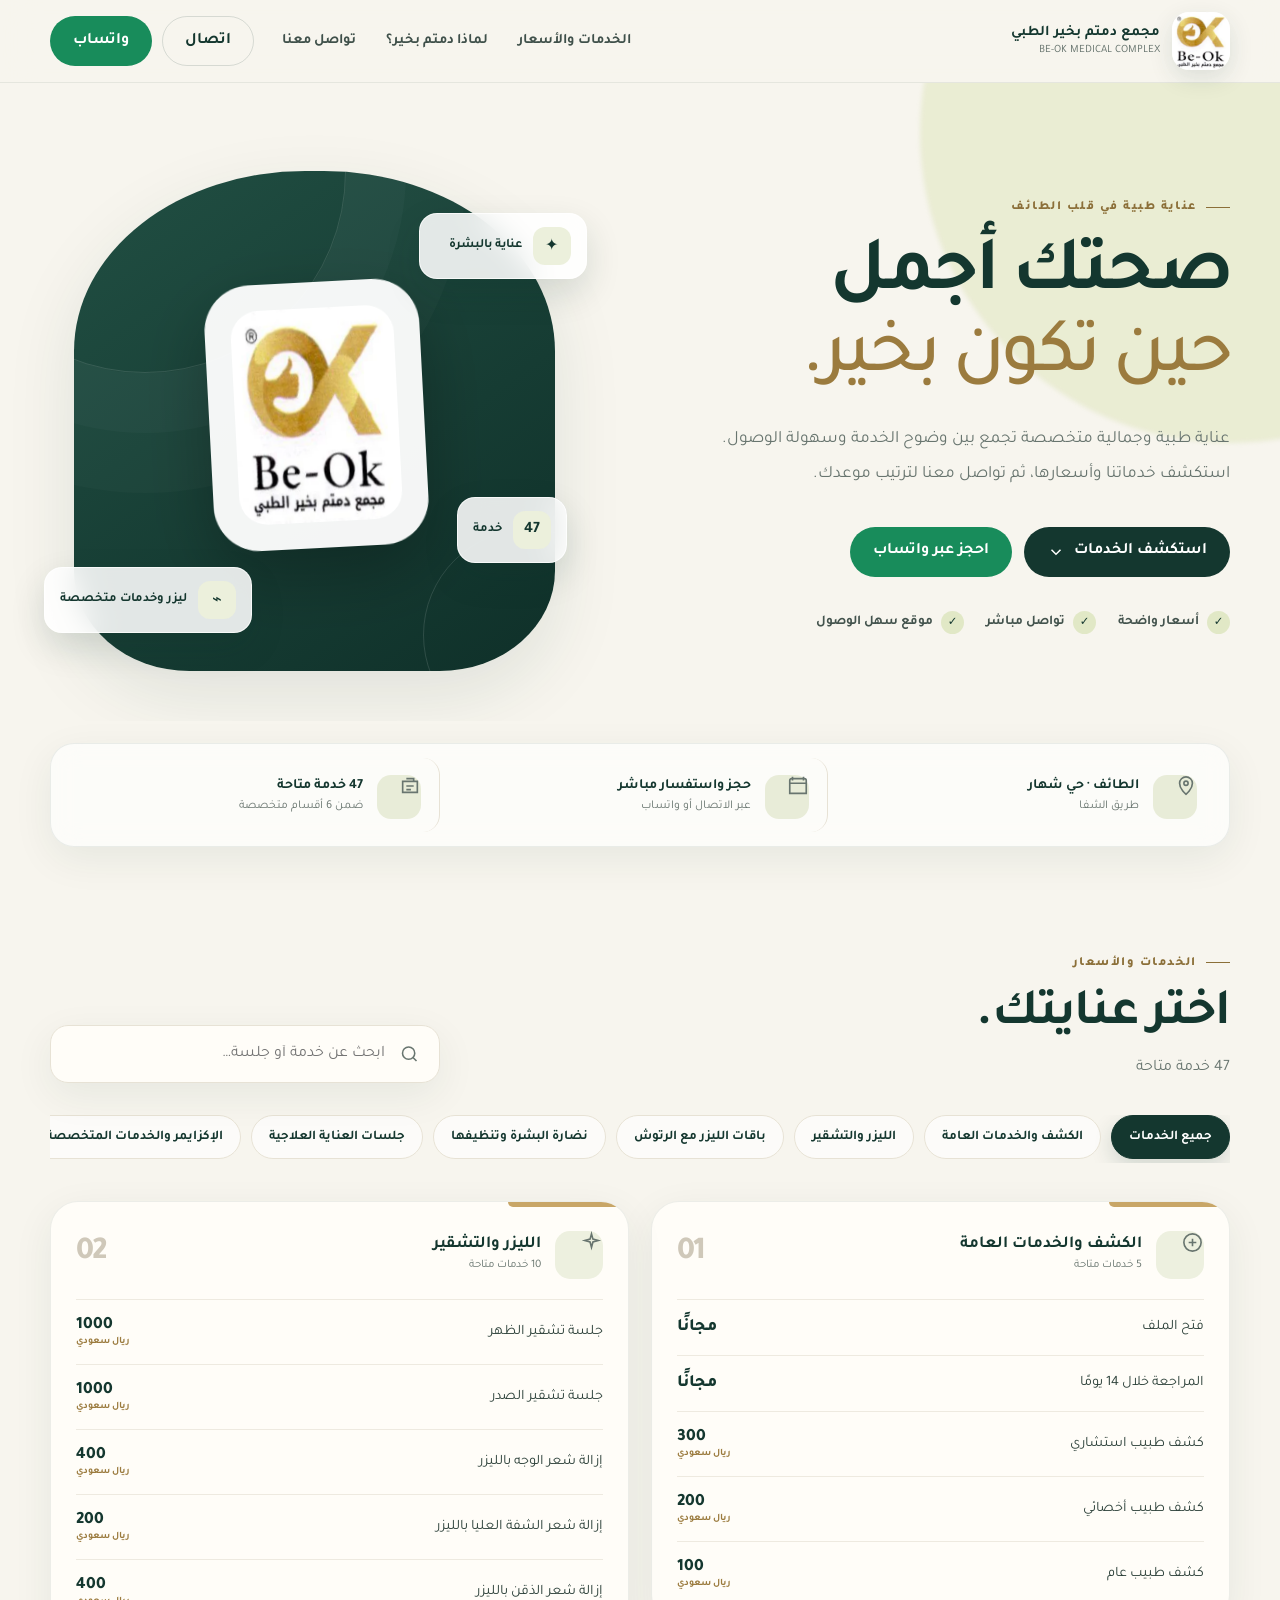
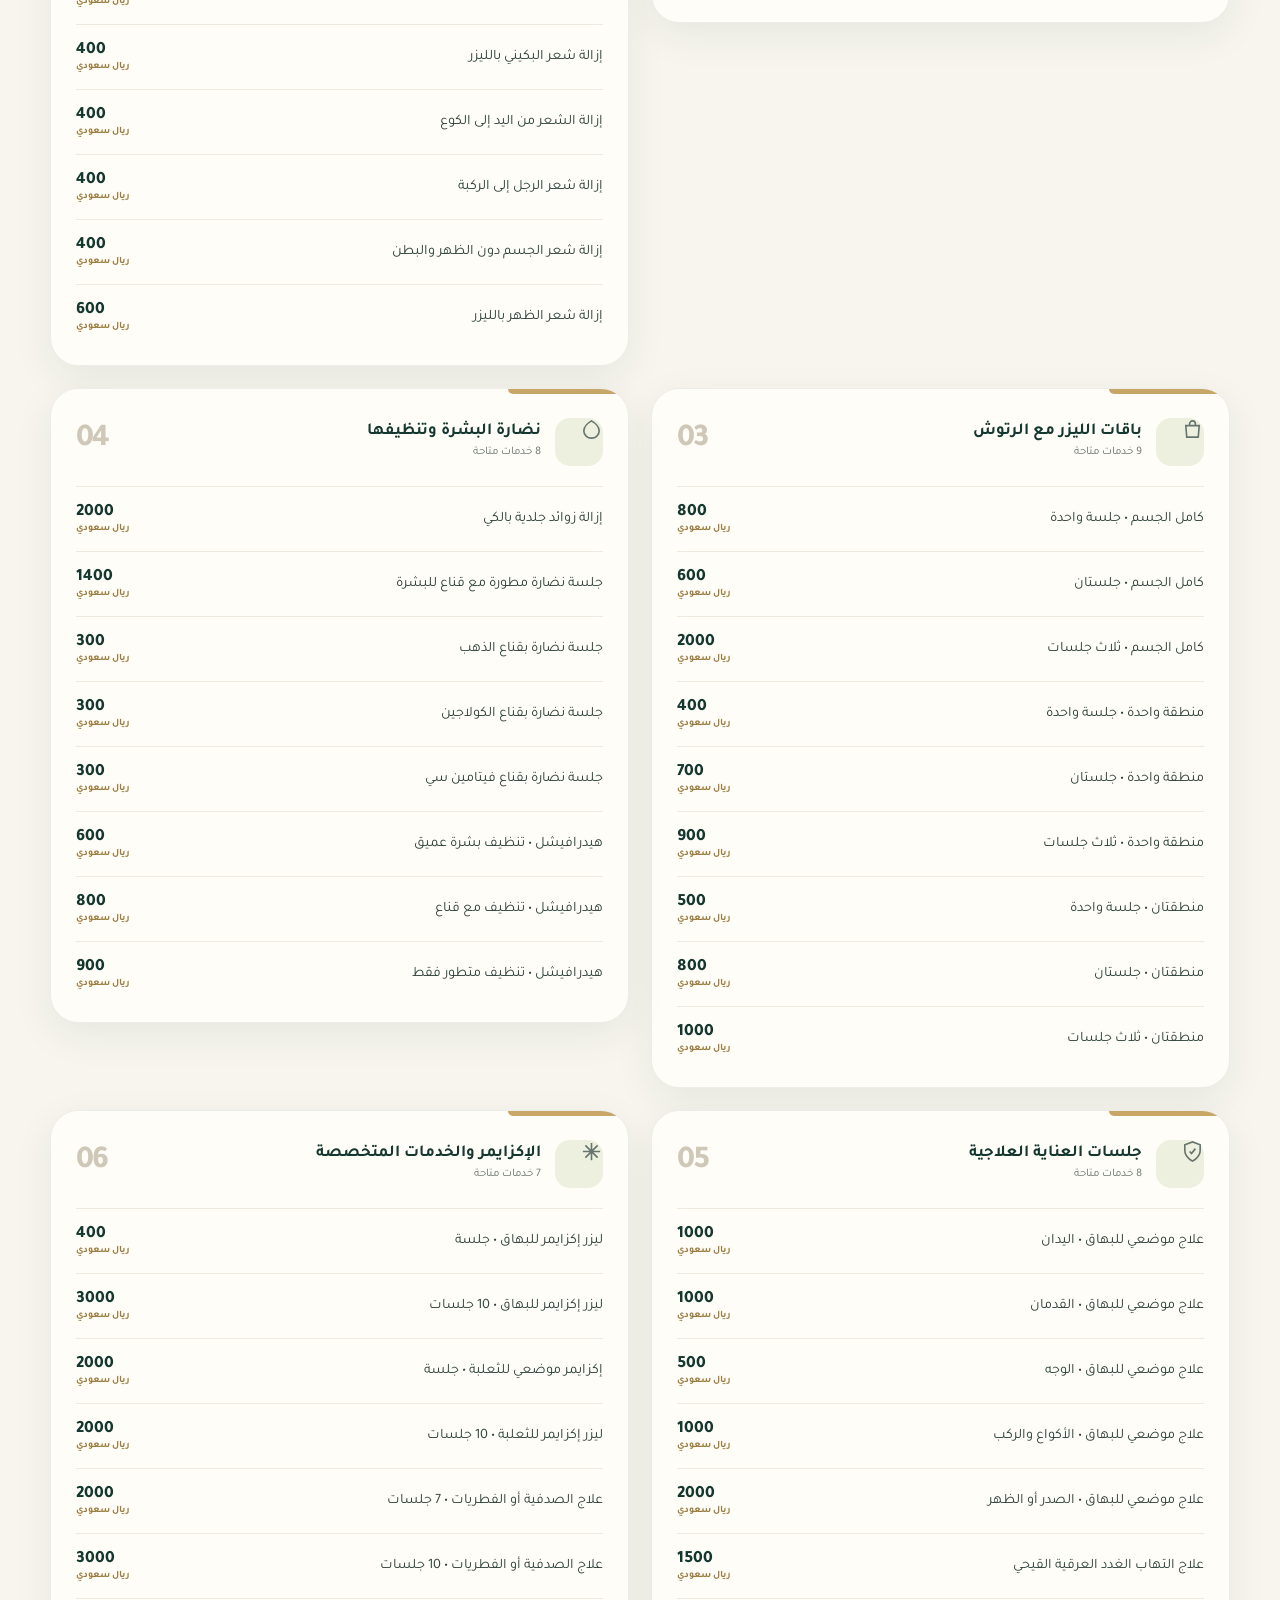
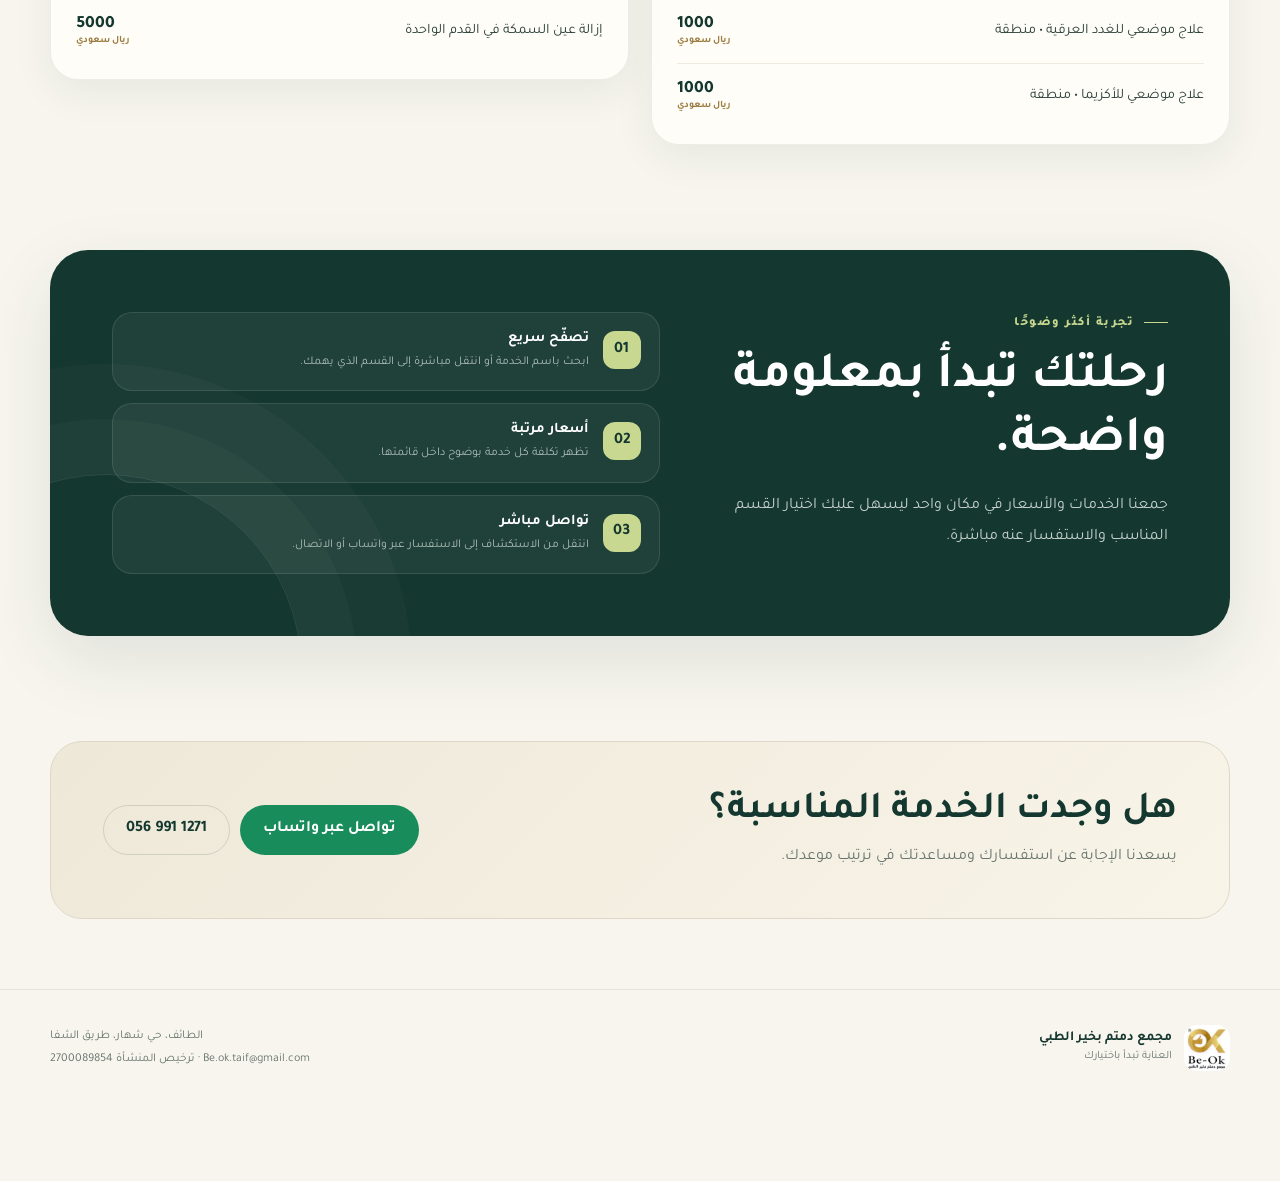
==== index.html @ 75a89f2e "Add files via upload" ====
<!doctype html>
<html lang="ar" dir="rtl">
<head>
  <meta charset="utf-8">
  <meta name="viewport" content="width=device-width,initial-scale=1">
  <title>مجمع دمتم بخير الطبي في الطائف | Be-Ok</title>
  <meta name="description" content="تعرف على خدمات وأسعار مجمع دمتم بخير الطبي في الطائف: الكشف، الليزر، العناية بالبشرة والخدمات العلاجية المتخصصة.">
  <meta name="theme-color" content="#14372f">
  <link rel="icon" type="image/png" href="favicon.png">
  <link rel="apple-touch-icon" href="apple-touch-icon.png">
  <link rel="preconnect" href="https://fonts.googleapis.com">
  <link rel="preconnect" href="https://fonts.gstatic.com" crossorigin>
  <link rel="preload" as="image" href="logo.webp" type="image/webp">
  <link rel="stylesheet" href="styles.css">
  <meta property="og:type" content="website"><meta property="og:locale" content="ar_SA">
  <meta property="og:title" content="مجمع دمتم بخير الطبي | Be-Ok">
  <meta property="og:description" content="خدمات طبية وعناية متخصصة في الطائف، مع قائمة أسعار واضحة وسهلة التصفح.">
  <meta property="og:image" content="og-image.jpg"><meta property="og:image:width" content="1200"><meta property="og:image:height" content="630">
  <meta name="twitter:card" content="summary_large_image">
  <script type="application/ld+json">{"@context":"https://schema.org","@type":"MedicalClinic","name":"مجمع دمتم بخير الطبي","alternateName":"Be-Ok","image":"og-image.jpg","telephone":"+966569911271","email":"Be.ok.taif@gmail.com","address":{"@type":"PostalAddress","streetAddress":"حي شهار، طريق الشفا","addressLocality":"الطائف","addressCountry":"SA"}}</script>
</head>
<body>
  <header class="site-header">
    <div class="container nav-wrap">
      <a class="brand" href="#top" aria-label="العودة إلى بداية الصفحة"><img src="logo.webp" width="58" height="58" alt="شعار مجمع دمتم بخير الطبي"><span class="brand-text"><strong>مجمع دمتم بخير الطبي</strong><span>BE-OK MEDICAL COMPLEX</span></span></a>
      <nav class="main-nav" aria-label="التنقل الرئيسي"><a href="#services">الخدمات والأسعار</a><a href="#why-us">لماذا دمتم بخير؟</a><a href="#contact">تواصل معنا</a></nav>
      <div class="header-actions"><a class="btn btn-outline" href="tel:+966569911271">اتصال</a><a class="btn btn-whatsapp" href="https://wa.me/966569911271?text=%D8%A7%D9%84%D8%B3%D9%84%D8%A7%D9%85%20%D8%B9%D9%84%D9%8A%D9%83%D9%85%D8%8C%20%D8%A3%D8%B1%D8%BA%D8%A8%20%D8%A8%D8%A7%D9%84%D8%A7%D8%B3%D8%AA%D9%81%D8%B3%D8%A7%D8%B1%20%D8%B9%D9%86%20%D8%A7%D9%84%D8%AE%D8%AF%D9%85%D8%A7%D8%AA" rel="noopener">واتساب</a></div>
    </div>
  </header>

  <main id="top">
    <section class="hero">
      <div class="container hero-grid">
        <div class="hero-copy">
          <span class="eyebrow">عناية طبية في قلب الطائف</span>
          <h1>صحتك أجمل<br><span>حين تكون بخير.</span></h1>
          <p class="lead">عناية طبية وجمالية متخصصة تجمع بين وضوح الخدمة وسهولة الوصول. استكشف خدماتنا وأسعارها، ثم تواصل معنا لترتيب موعدك.</p>
          <div class="hero-actions"><a class="btn" href="#services">استكشف الخدمات <svg viewBox="0 0 24 24" fill="none" stroke="currentColor" stroke-width="2" aria-hidden="true"><path d="m6 9 6 6 6-6"/></svg></a><a class="btn btn-whatsapp" href="https://wa.me/966569911271?text=%D8%A7%D9%84%D8%B3%D9%84%D8%A7%D9%85%20%D8%B9%D9%84%D9%8A%D9%83%D9%85%D8%8C%20%D8%A3%D8%B1%D8%BA%D8%A8%20%D8%A8%D8%AD%D8%AC%D8%B2%20%D9%85%D9%88%D8%B9%D8%AF" rel="noopener">احجز عبر واتساب</a></div>
          <div class="trust-row" aria-label="مميزات التواصل"><span><i>✓</i> أسعار واضحة</span><span><i>✓</i> تواصل مباشر</span><span><i>✓</i> موقع سهل الوصول</span></div>
        </div>
        <div class="hero-art" aria-label="مجمع دمتم بخير الطبي"><div class="art-blob"></div><div class="art-logo"><img src="logo.webp" width="215" height="214" alt="Be-Ok"></div><div class="floating-card fc-1"><b>✦</b><span>عناية بالبشرة</span></div><div class="floating-card fc-2"><b>⌁</b><span>ليزر وخدمات متخصصة</span></div><div class="floating-card fc-3"><b>47</b><span>خدمة</span></div></div>
      </div>
    </section>

    <section class="quick-strip" aria-label="معلومات سريعة">
      <div class="container quick-grid">
        <div class="quick-item"><span class="quick-icon"><svg viewBox="0 0 24 24" fill="none" stroke="currentColor" stroke-width="1.8"><path d="M12 21s7-5.2 7-12A7 7 0 0 0 5 9c0 6.8 7 12 7 12Z"/><circle cx="12" cy="9" r="2.3"/></svg></span><div><strong>الطائف · حي شهار</strong><span>طريق الشفا</span></div></div>
        <div class="quick-item"><span class="quick-icon"><svg viewBox="0 0 24 24" fill="none" stroke="currentColor" stroke-width="1.8"><path d="M6 2v4M18 2v4M3 9h18M5 4h14a2 2 0 0 1 2 2v14H3V6a2 2 0 0 1 2-2Z"/></svg></span><div><strong>حجز واستفسار مباشر</strong><span>عبر الاتصال أو واتساب</span></div></div>
        <div class="quick-item"><span class="quick-icon"><svg viewBox="0 0 24 24" fill="none" stroke="currentColor" stroke-width="1.8"><path d="M4 7h16v12H4zM8 4h8v3M8 12h8M8 16h5"/></svg></span><div><strong>47 خدمة متاحة</strong><span>ضمن 6 أقسام متخصصة</span></div></div>
      </div>
    </section>

    <section class="services" id="services">
      <div class="container">
        <div class="section-heading"><div><span class="eyebrow">الخدمات والأسعار</span><h2>اختر عنايتك.</h2><p id="count">47 خدمة متاحة</p></div><label class="search-box"><svg viewBox="0 0 24 24" fill="none" stroke="currentColor" stroke-width="1.8" aria-hidden="true"><circle cx="11" cy="11" r="7"/><path d="m20 20-4-4"/></svg><input id="search" type="search" placeholder="ابحث عن خدمة أو جلسة…" autocomplete="off" aria-label="البحث في الخدمات"></label></div>
        <div class="filters" id="filters" role="group" aria-label="تصفية الخدمات"></div>
        <noscript><p>يرجى تفعيل JavaScript لاستخدام البحث والتصفية.</p></noscript>
        <div class="services-grid" id="grid" aria-live="polite"></div>
      </div>
    </section>

    <section class="experience" id="why-us">
      <div class="container experience-box">
        <div class="experience-copy"><span class="eyebrow">تجربة أكثر وضوحًا</span><h2>رحلتك تبدأ بمعلومة واضحة.</h2><p>جمعنا الخدمات والأسعار في مكان واحد ليسهل عليك اختيار القسم المناسب والاستفسار عنه مباشرة.</p></div>
        <div class="feature-list"><div class="feature"><b>01</b><div><strong>تصفّح سريع</strong><span>ابحث باسم الخدمة أو انتقل مباشرة إلى القسم الذي يهمك.</span></div></div><div class="feature"><b>02</b><div><strong>أسعار مرتبة</strong><span>تظهر تكلفة كل خدمة بوضوح داخل قائمتها.</span></div></div><div class="feature"><b>03</b><div><strong>تواصل مباشر</strong><span>انتقل من الاستكشاف إلى الاستفسار عبر واتساب أو الاتصال.</span></div></div></div>
      </div>
    </section>

    <section class="contact-section" id="contact"><div class="container contact-card"><div><h2>هل وجدت الخدمة المناسبة؟</h2><p>يسعدنا الإجابة عن استفسارك ومساعدتك في ترتيب موعدك.</p></div><div class="contact-actions"><a class="btn btn-whatsapp" href="https://wa.me/966569911271?text=%D8%A7%D9%84%D8%B3%D9%84%D8%A7%D9%85%20%D8%B9%D9%84%D9%8A%D9%83%D9%85%D8%8C%20%D8%A3%D8%B1%D8%BA%D8%A8%20%D8%A8%D8%A7%D9%84%D8%A7%D8%B3%D8%AA%D9%81%D8%B3%D8%A7%D8%B1%20%D8%B9%D9%86%20%D8%A5%D8%AD%D8%AF%D9%89%20%D8%A7%D9%84%D8%AE%D8%AF%D9%85%D8%A7%D8%AA" rel="noopener">تواصل عبر واتساب</a><a class="btn btn-outline" href="tel:+966569911271"><bdi class="ltr-number">056 991 1271</bdi></a></div></div></section>
  </main>

  <footer><div class="container footer-grid"><div class="footer-brand"><img src="logo.webp" width="46" height="46" alt=""><div><strong>مجمع دمتم بخير الطبي</strong><span>العناية تبدأ باختيارك</span></div></div><div class="footer-meta">الطائف، حي شهار، طريق الشفا<br><a href="mailto:Be.ok.taif@gmail.com">Be.ok.taif@gmail.com</a> · ترخيص المنشأة <bdi class="ltr-number">2700089854</bdi></div></div></footer>
  <div class="mobile-bar" aria-label="تواصل سريع"><a class="btn btn-whatsapp" href="https://wa.me/966569911271?text=%D8%A7%D9%84%D8%B3%D9%84%D8%A7%D9%85%20%D8%B9%D9%84%D9%8A%D9%83%D9%85%D8%8C%20%D8%A3%D8%B1%D8%BA%D8%A8%20%D8%A8%D8%A7%D9%84%D8%A7%D8%B3%D8%AA%D9%81%D8%B3%D8%A7%D8%B1" rel="noopener">واتساب</a><a class="btn" href="tel:+966569911271">اتصل بنا</a></div>
  <script src="app.js" defer></script>
</body>
</html>
---- styles.css ----
@import url('https://fonts.googleapis.com/css2?family=Tajawal:wght@400;500;600;700;800&display=swap');

:root{--ink:#14372f;--ink-2:#1c4a3e;--lime:#c8d890;--gold:#c8a667;--cream:#f7f5ee;--paper:#fffdf8;--line:#e7e2d5;--muted:#68756f;--white:#fff;--shadow:0 24px 70px rgba(20,55,47,.10);--shadow-soft:0 12px 40px rgba(20,55,47,.07);--radius:28px}
*{box-sizing:border-box}html{scroll-behavior:smooth;scroll-padding-top:100px}body{margin:0;color:var(--ink);background:var(--cream);font-family:"Tajawal",system-ui,sans-serif;-webkit-font-smoothing:antialiased}body::before{content:"";position:fixed;inset:0;z-index:-1;pointer-events:none;opacity:.35;background-image:radial-gradient(rgba(20,55,47,.18) .6px,transparent .6px);background-size:18px 18px;mask-image:linear-gradient(to bottom,#000,transparent 45%)}a{color:inherit;text-decoration:none}button,input{font:inherit}button{color:inherit}.container{width:min(1180px,calc(100% - 40px));margin-inline:auto}.eyebrow{display:inline-flex;align-items:center;gap:9px;color:#8b6f38;font-size:.78rem;font-weight:800;letter-spacing:.12em;text-transform:uppercase}.eyebrow::before{content:"";width:24px;height:1px;background:currentColor}
.site-header{position:sticky;top:0;z-index:50;border-bottom:1px solid rgba(20,55,47,.08);background:rgba(247,245,238,.84);backdrop-filter:blur(18px)}.nav-wrap{min-height:82px;display:flex;align-items:center;justify-content:space-between;gap:28px}.brand{display:flex;align-items:center;gap:12px;min-width:max-content}.brand img{width:58px;height:58px;object-fit:cover;border-radius:17px;box-shadow:0 8px 24px rgba(20,55,47,.12)}.brand-text strong,.brand-text span{display:block}.brand-text strong{font-size:.92rem}.brand-text span{margin-top:2px;color:var(--muted);font-size:.7rem}.main-nav{display:flex;align-items:center;gap:30px;margin-inline-start:auto}.main-nav a{position:relative;color:#3f504a;font-size:.9rem;font-weight:600}.main-nav a::after{content:"";position:absolute;right:0;bottom:-8px;width:0;height:2px;background:var(--gold);transition:width .2s ease}.main-nav a:hover::after{width:100%}.header-actions{display:flex;align-items:center;gap:10px}.btn{min-height:50px;display:inline-flex;align-items:center;justify-content:center;gap:9px;padding:12px 22px;border:1px solid transparent;border-radius:999px;background:var(--ink);color:#fff;font-weight:700;cursor:pointer;transition:transform .22s ease,box-shadow .22s ease,background .22s ease}.btn:hover{transform:translateY(-2px);box-shadow:0 12px 28px rgba(20,55,47,.18)}.btn-outline{border-color:rgba(20,55,47,.14);background:transparent;color:var(--ink)}.btn-light{background:var(--paper);color:var(--ink)}.btn-whatsapp{background:#188c5b}.btn svg{width:18px;height:18px}
.hero{position:relative;overflow:hidden;padding:72px 0 46px}.hero::before{content:"";position:absolute;width:620px;height:620px;top:-260px;inset-inline-start:-260px;border-radius:50%;background:rgba(200,216,144,.28);filter:blur(2px)}.hero-grid{position:relative;display:grid;grid-template-columns:1.04fr .96fr;align-items:center;gap:70px}.hero h1{margin:20px 0 22px;font-size:clamp(3.1rem,6vw,6rem);line-height:1.08;letter-spacing:-.04em}.hero h1 span{display:block;color:#9b7b3e;font-weight:500}.lead{max-width:610px;margin:0;color:var(--muted);font-size:1.08rem;line-height:2}.hero-actions{display:flex;flex-wrap:wrap;gap:12px;margin-top:34px}.trust-row{display:flex;flex-wrap:wrap;gap:22px;margin-top:34px;color:#43534d;font-size:.84rem;font-weight:600}.trust-row span{display:inline-flex;align-items:center;gap:8px}.trust-row i{width:23px;height:23px;display:grid;place-items:center;border-radius:50%;background:#e1e8c6;color:var(--ink);font-style:normal;font-size:.72rem}
.hero-art{position:relative;min-height:520px;display:grid;place-items:center}.art-blob{position:absolute;inset:16px 28px 4px 24px;border-radius:48% 48% 24% 24%/36% 36% 20% 20%;background:linear-gradient(145deg,#214f43,#0f3029);box-shadow:var(--shadow);overflow:hidden}.art-blob::before,.art-blob::after{content:"";position:absolute;border:1px solid rgba(255,255,255,.12);border-radius:50%}.art-blob::before{width:400px;height:400px;left:-130px;top:-200px;box-shadow:0 0 0 60px rgba(255,255,255,.025),0 0 0 120px rgba(255,255,255,.018)}.art-blob::after{width:210px;height:210px;right:-80px;bottom:-70px}.art-logo{position:relative;z-index:2;width:215px;padding:26px;border-radius:46px;background:rgba(255,255,255,.95);box-shadow:0 26px 70px rgba(0,0,0,.28);transform:rotate(-3deg)}.art-logo img{display:block;width:100%;border-radius:28px}.floating-card{position:absolute;z-index:3;display:flex;align-items:center;gap:11px;min-width:168px;padding:13px 15px;border:1px solid rgba(255,255,255,.75);border-radius:18px;background:rgba(255,255,255,.88);box-shadow:0 14px 35px rgba(14,48,40,.14);backdrop-filter:blur(14px);font-size:.8rem;font-weight:700;animation:float 5s ease-in-out infinite}.floating-card b{width:38px;height:38px;display:grid;place-items:center;border-radius:12px;background:#ecf0dc;font-size:1rem}.fc-1{top:58px;right:-4px}.fc-2{bottom:42px;left:-6px;animation-delay:-2.3s}.fc-3{right:16px;bottom:112px;min-width:auto;animation-delay:-1s}@keyframes float{50%{transform:translateY(-9px)}}
.quick-strip{position:relative;z-index:4;margin-top:22px}.quick-grid{display:grid;grid-template-columns:repeat(3,1fr);gap:12px;padding:14px;border:1px solid rgba(20,55,47,.08);border-radius:24px;background:rgba(255,255,255,.64);box-shadow:var(--shadow-soft);backdrop-filter:blur(14px)}.quick-item{display:flex;align-items:center;gap:14px;min-height:74px;padding:12px 18px;border-radius:17px}.quick-item+.quick-item{border-inline-start:1px solid var(--line)}.quick-icon{width:44px;height:44px;flex:0 0 auto;display:grid;place-items:center;border-radius:14px;color:var(--ink);background:#e8ecd8}.quick-icon svg{width:22px}.quick-item strong,.quick-item span{display:block}.quick-item strong{font-size:.88rem}.quick-item span{margin-top:4px;color:var(--muted);font-size:.75rem}
.services{padding:105px 0}.section-heading{display:flex;align-items:end;justify-content:space-between;gap:30px}.section-heading h2{margin:14px 0 8px;font-size:clamp(2.1rem,4vw,3.5rem);line-height:1.2;letter-spacing:-.025em}.section-heading p{margin:0;color:var(--muted);line-height:1.8}.search-box{position:relative;width:min(390px,100%);flex:0 0 auto}.search-box svg{position:absolute;right:20px;top:50%;width:21px;transform:translateY(-50%);color:var(--muted)}.search-box input{width:100%;height:58px;padding:0 54px 0 22px;border:1px solid var(--line);border-radius:18px;outline:none;background:var(--paper);color:var(--ink);box-shadow:var(--shadow-soft)}.search-box input:focus{border-color:var(--gold);box-shadow:0 0 0 4px rgba(200,166,103,.13)}.filters{display:flex;gap:10px;margin:32px 0 38px;overflow-x:auto;scrollbar-width:none;padding-bottom:4px}.filters::-webkit-scrollbar{display:none}.chip{flex:0 0 auto;min-height:44px;padding:10px 17px;border:1px solid var(--line);border-radius:999px;background:rgba(255,255,255,.62);font-size:.83rem;font-weight:600;cursor:pointer;transition:.2s ease}.chip:hover{background:#ede9db}.chip.active{border-color:var(--ink);background:var(--ink);color:#fff;box-shadow:0 8px 22px rgba(20,55,47,.16)}.services-grid{display:grid;grid-template-columns:repeat(2,minmax(0,1fr));gap:22px;align-items:start}.service-card{position:relative;overflow:hidden;border:1px solid rgba(20,55,47,.08);border-radius:var(--radius);background:var(--paper);box-shadow:var(--shadow-soft);animation:reveal .35s ease both;transition:transform .25s ease,box-shadow .25s ease}.service-card:hover{transform:translateY(-5px);box-shadow:var(--shadow)}.service-card::before{content:"";position:absolute;top:0;right:0;width:120px;height:5px;border-radius:0 0 0 10px;background:var(--gold)}.card-head{display:flex;align-items:center;gap:14px;padding:25px 25px 20px}.category-icon{width:48px;height:48px;flex:0 0 auto;display:grid;place-items:center;border-radius:15px;background:#edf0df;color:var(--ink)}.category-icon svg{width:23px;height:23px}.card-head h3{margin:0;font-size:1.05rem}.card-head span{display:block;margin-top:4px;color:var(--muted);font-size:.72rem}.card-index{margin-inline-start:auto;color:#cfc8b9;font-size:2rem;font-weight:800;letter-spacing:-.05em}.service-list{padding:0 25px 16px}.service-row{display:grid;grid-template-columns:minmax(0,1fr) auto;align-items:center;gap:20px;padding:16px 0;border-top:1px solid #eeeae0}.service-name{color:#2c4039;font-size:.9rem;line-height:1.6}.price{min-width:74px;text-align:left;color:var(--ink);font-size:1.08rem;font-weight:800;white-space:nowrap}.price small{display:block;color:#9b7b3e;font-size:.62rem;font-weight:700}.empty{grid-column:1/-1;padding:80px 20px;border:1px dashed #d7d1c3;border-radius:var(--radius);text-align:center;color:var(--muted);background:rgba(255,255,255,.45)}@keyframes reveal{from{opacity:0;transform:translateY(12px)}}
.experience{padding:0 0 105px}.experience-box{position:relative;overflow:hidden;display:grid;grid-template-columns:.9fr 1.1fr;gap:60px;padding:62px;border-radius:38px;background:var(--ink);color:#fff;box-shadow:var(--shadow)}.experience-box::after{content:"";position:absolute;width:390px;height:390px;left:-140px;bottom:-230px;border:1px solid rgba(255,255,255,.1);border-radius:50%;box-shadow:0 0 0 55px rgba(255,255,255,.025),0 0 0 110px rgba(255,255,255,.018)}.experience-copy{position:relative;z-index:2}.experience .eyebrow{color:var(--lime)}.experience h2{margin:16px 0;font-size:clamp(2rem,4vw,3.4rem);line-height:1.25}.experience p{margin:0;color:#c5d0cc;line-height:1.9}.feature-list{position:relative;z-index:2;display:grid;gap:12px}.feature{display:flex;gap:14px;padding:18px;border:1px solid rgba(255,255,255,.1);border-radius:20px;background:rgba(255,255,255,.055)}.feature b{width:38px;height:38px;flex:0 0 auto;display:grid;place-items:center;border-radius:12px;background:var(--lime);color:var(--ink)}.feature strong,.feature span{display:block}.feature strong{font-size:.92rem}.feature span{margin-top:5px;color:#aebdb7;font-size:.75rem;line-height:1.6}
.contact-section{padding-bottom:70px}.contact-card{display:grid;grid-template-columns:1fr auto;align-items:center;gap:30px;padding:46px 52px;border:1px solid #ded7c8;border-radius:32px;background:linear-gradient(135deg,#eee8d8,#f8f4e8)}.contact-card h2{margin:0 0 8px;font-size:clamp(1.7rem,3vw,2.6rem)}.contact-card p{margin:0;color:var(--muted);line-height:1.8}.contact-actions{display:flex;gap:10px}.ltr-number{direction:ltr;unicode-bidi:isolate;display:inline-block}footer{padding:35px 0 110px;border-top:1px solid var(--line);color:var(--muted)}.footer-grid{display:flex;justify-content:space-between;align-items:center;gap:25px}.footer-brand{display:flex;align-items:center;gap:12px}.footer-brand img{width:46px;border-radius:13px}.footer-brand strong{display:block;color:var(--ink);font-size:.86rem}.footer-brand span{font-size:.7rem}.footer-meta{text-align:left;font-size:.75rem;line-height:1.9}.mobile-bar{display:none}
@media(max-width:980px){.main-nav{display:none}.hero-grid{grid-template-columns:1fr 1fr;gap:34px}.hero-art{min-height:450px}.art-logo{width:180px}.experience-box{gap:35px;padding:45px}}
@media(max-width:740px){.container{width:min(100% - 28px,620px)}.site-header .btn-outline,.site-header .btn-whatsapp{display:none}.nav-wrap{min-height:70px}.brand img{width:48px;height:48px;border-radius:14px}.brand-text strong{font-size:.8rem}.hero{padding:42px 0 25px}.hero-grid{grid-template-columns:1fr;gap:24px}.hero h1{margin-top:16px;font-size:clamp(2.8rem,14vw,4.5rem)}.lead{font-size:.96rem;line-height:1.85}.hero-actions{margin-top:27px}.hero-actions .btn{flex:1 1 100%}.trust-row{gap:12px 18px;margin-top:25px}.hero-art{min-height:390px;margin-top:12px}.art-blob{inset:8px 6px 0}.art-logo{width:165px;padding:19px;border-radius:35px}.floating-card{min-width:145px;padding:10px 12px;font-size:.72rem}.fc-1{top:38px;right:-3px}.fc-2{left:-2px;bottom:26px}.fc-3{display:none}.quick-grid{grid-template-columns:1fr;padding:8px}.quick-item+.quick-item{border-inline-start:0;border-top:1px solid var(--line)}.services{padding:75px 0}.section-heading{align-items:stretch;flex-direction:column;gap:24px}.search-box{width:100%}.filters{margin:24px -14px 30px;padding-inline:14px}.services-grid{grid-template-columns:1fr}.service-card{border-radius:23px}.card-head{padding:21px 19px 16px}.service-list{padding-inline:19px}.service-row{gap:12px;padding:15px 0}.experience{padding-bottom:75px}.experience-box{grid-template-columns:1fr;padding:34px 23px;border-radius:28px}.contact-card{grid-template-columns:1fr;padding:32px 24px}.contact-actions{flex-direction:column}.footer-grid{align-items:flex-start;flex-direction:column}.footer-meta{text-align:right}.mobile-bar{position:fixed;right:12px;left:12px;bottom:12px;z-index:60;display:grid;grid-template-columns:1fr 1fr;gap:8px;padding:8px;border:1px solid rgba(255,255,255,.7);border-radius:20px;background:rgba(255,255,255,.9);box-shadow:0 15px 50px rgba(20,55,47,.22);backdrop-filter:blur(18px)}.mobile-bar .btn{min-height:47px;padding:9px 13px;font-size:.82rem}}
@media(prefers-reduced-motion:reduce){html{scroll-behavior:auto}*,*::before,*::after{animation:none!important;transition:none!important}}@media print{.site-header,.hero,.quick-strip,.filters,.search-box,.experience,.contact-section,.mobile-bar{display:none!important}body{background:#fff}.services{padding:0}.services-grid{display:block}.service-card{break-inside:avoid;margin-bottom:16px;box-shadow:none}}
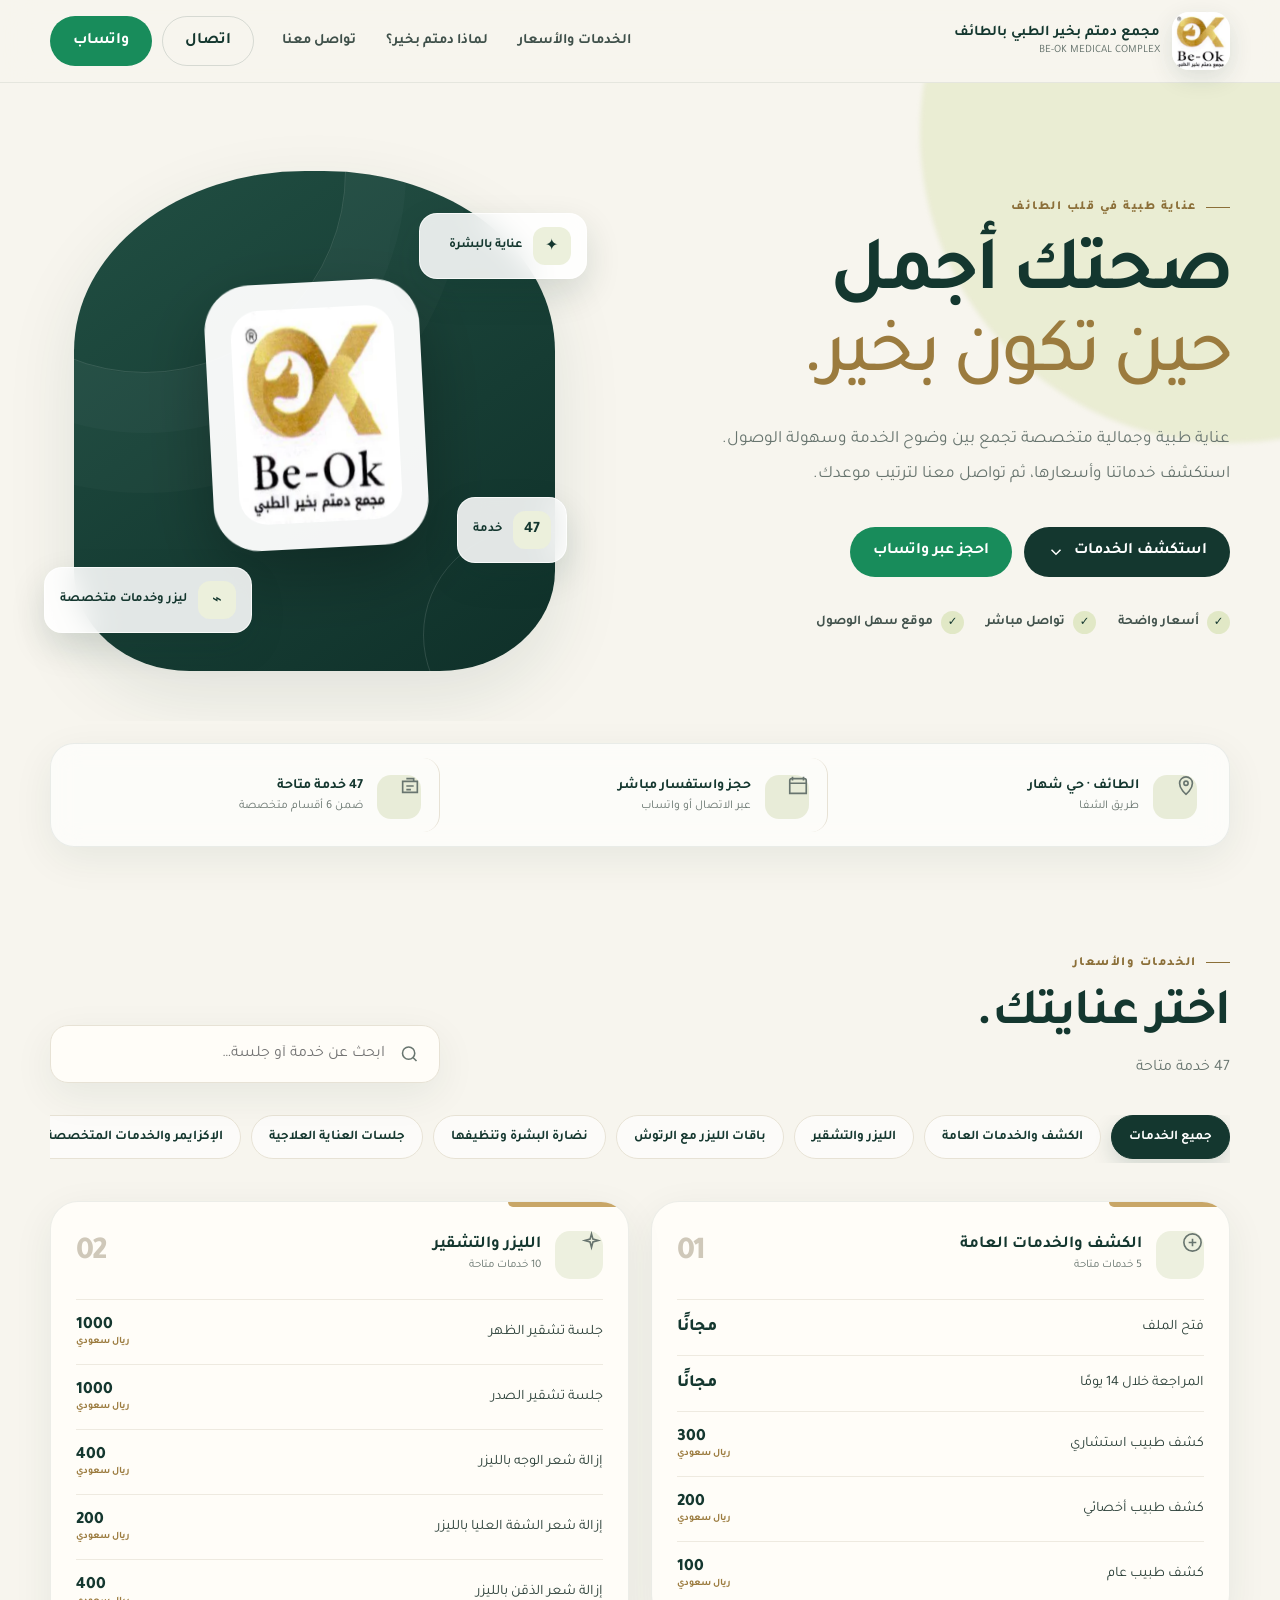
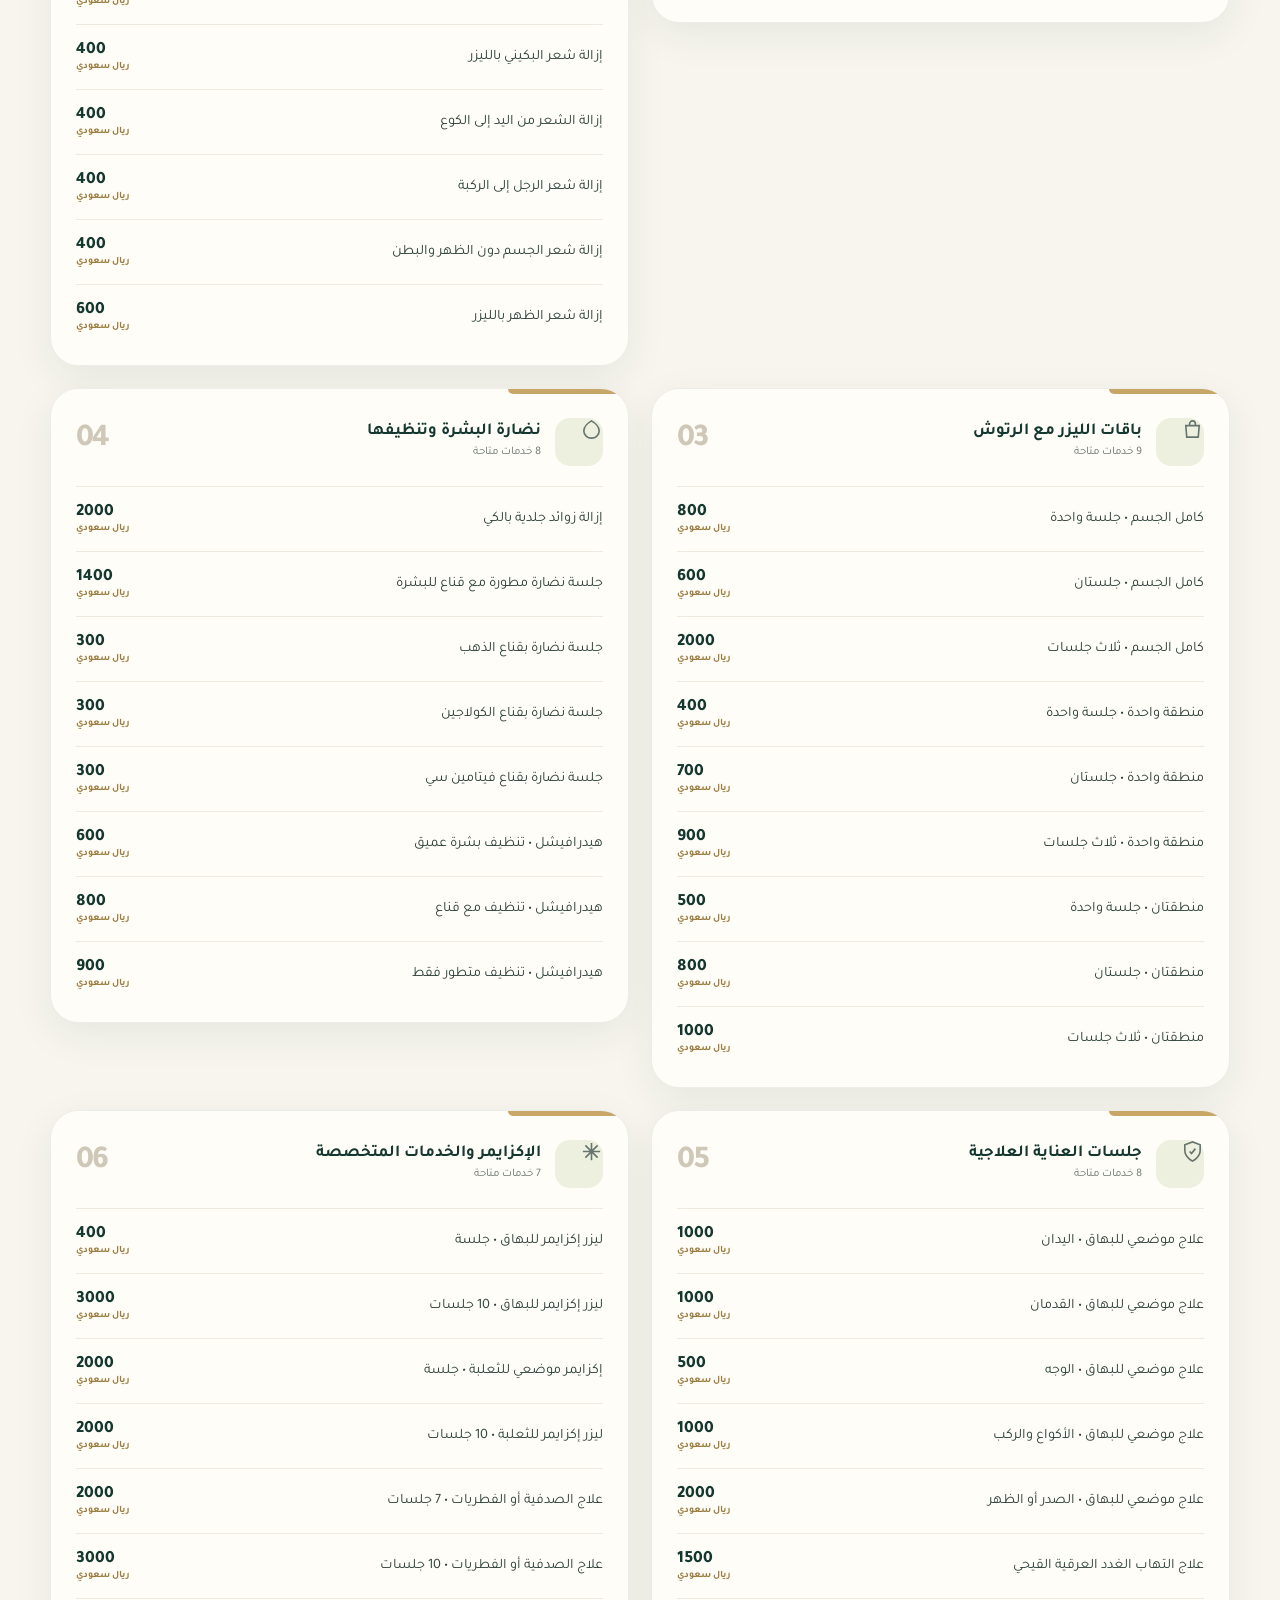
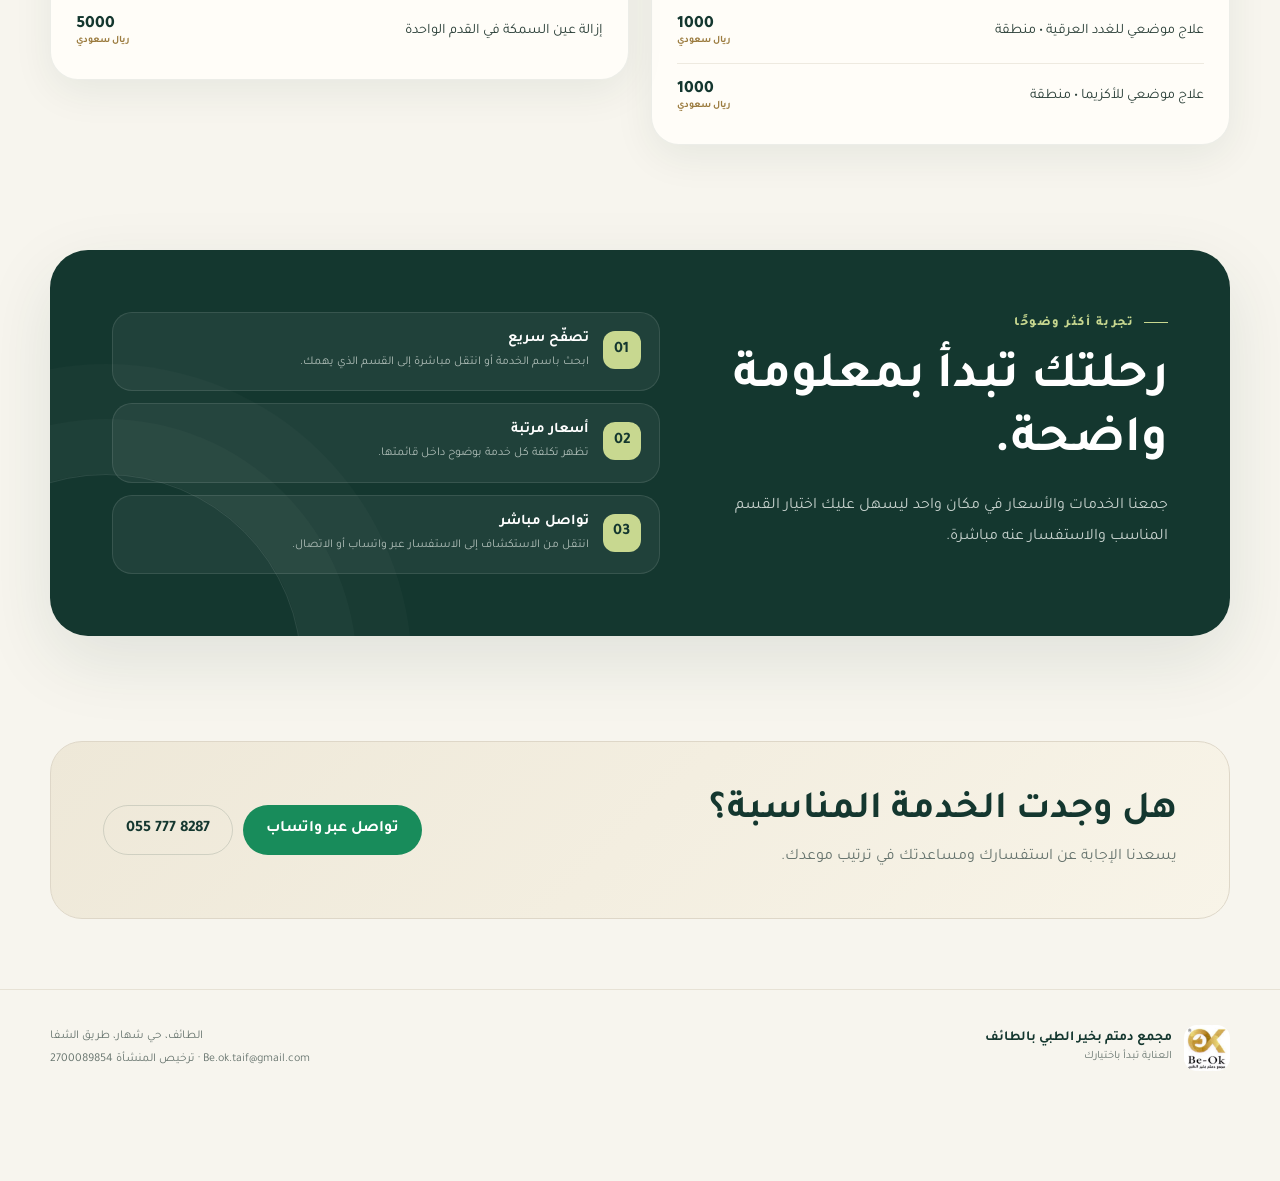
==== commit 6d5dc0b9: "Add files via upload" ====
--- a/index.html
+++ b/index.html
@@ -3,8 +3,8 @@
 <head>
   <meta charset="utf-8">
   <meta name="viewport" content="width=device-width,initial-scale=1">
-  <title>مجمع دمتم بخير الطبي في الطائف | Be-Ok</title>
-  <meta name="description" content="تعرف على خدمات وأسعار مجمع دمتم بخير الطبي في الطائف: الكشف، الليزر، العناية بالبشرة والخدمات العلاجية المتخصصة.">
+  <title>مجمع دمتم بخير الطبي بالطائف | Be-Ok</title>
+  <meta name="description" content="تعرف على خدمات وأسعار مجمع دمتم بخير الطبي بالطائف: الكشف، الليزر، العناية بالبشرة والخدمات العلاجية المتخصصة.">
   <meta name="theme-color" content="#14372f">
   <link rel="icon" type="image/png" href="favicon.png">
   <link rel="apple-touch-icon" href="apple-touch-icon.png">
@@ -13,18 +13,18 @@
   <link rel="preload" as="image" href="logo.webp" type="image/webp">
   <link rel="stylesheet" href="styles.css">
   <meta property="og:type" content="website"><meta property="og:locale" content="ar_SA">
-  <meta property="og:title" content="مجمع دمتم بخير الطبي | Be-Ok">
+  <meta property="og:title" content="مجمع دمتم بخير الطبي بالطائف | Be-Ok">
   <meta property="og:description" content="خدمات طبية وعناية متخصصة في الطائف، مع قائمة أسعار واضحة وسهلة التصفح.">
   <meta property="og:image" content="og-image.jpg"><meta property="og:image:width" content="1200"><meta property="og:image:height" content="630">
   <meta name="twitter:card" content="summary_large_image">
-  <script type="application/ld+json">{"@context":"https://schema.org","@type":"MedicalClinic","name":"مجمع دمتم بخير الطبي","alternateName":"Be-Ok","image":"og-image.jpg","telephone":"+966569911271","email":"Be.ok.taif@gmail.com","address":{"@type":"PostalAddress","streetAddress":"حي شهار، طريق الشفا","addressLocality":"الطائف","addressCountry":"SA"}}</script>
+  <script type="application/ld+json">{"@context":"https://schema.org","@type":"MedicalClinic","name":"مجمع دمتم بخير الطبي بالطائف","alternateName":"Be-Ok","image":"og-image.jpg","telephone":"+966557778287","email":"Be.ok.taif@gmail.com","address":{"@type":"PostalAddress","streetAddress":"حي شهار، طريق الشفا","addressLocality":"الطائف","addressCountry":"SA"}}</script>
 </head>
 <body>
   <header class="site-header">
     <div class="container nav-wrap">
-      <a class="brand" href="#top" aria-label="العودة إلى بداية الصفحة"><img src="logo.webp" width="58" height="58" alt="شعار مجمع دمتم بخير الطبي"><span class="brand-text"><strong>مجمع دمتم بخير الطبي</strong><span>BE-OK MEDICAL COMPLEX</span></span></a>
+      <a class="brand" href="#top" aria-label="العودة إلى بداية الصفحة"><img src="logo.webp" width="58" height="58" alt="شعار مجمع دمتم بخير الطبي بالطائف"><span class="brand-text"><strong>مجمع دمتم بخير الطبي بالطائف</strong><span>BE-OK MEDICAL COMPLEX</span></span></a>
       <nav class="main-nav" aria-label="التنقل الرئيسي"><a href="#services">الخدمات والأسعار</a><a href="#why-us">لماذا دمتم بخير؟</a><a href="#contact">تواصل معنا</a></nav>
-      <div class="header-actions"><a class="btn btn-outline" href="tel:+966569911271">اتصال</a><a class="btn btn-whatsapp" href="https://wa.me/966569911271?text=%D8%A7%D9%84%D8%B3%D9%84%D8%A7%D9%85%20%D8%B9%D9%84%D9%8A%D9%83%D9%85%D8%8C%20%D8%A3%D8%B1%D8%BA%D8%A8%20%D8%A8%D8%A7%D9%84%D8%A7%D8%B3%D8%AA%D9%81%D8%B3%D8%A7%D8%B1%20%D8%B9%D9%86%20%D8%A7%D9%84%D8%AE%D8%AF%D9%85%D8%A7%D8%AA" rel="noopener">واتساب</a></div>
+      <div class="header-actions"><a class="btn btn-outline" href="tel:+966557778287">اتصال</a><a class="btn btn-whatsapp" href="https://wa.me/966557778287?text=%D8%A7%D9%84%D8%B3%D9%84%D8%A7%D9%85%20%D8%B9%D9%84%D9%8A%D9%83%D9%85%D8%8C%20%D8%A3%D8%B1%D8%BA%D8%A8%20%D8%A8%D8%A7%D9%84%D8%A7%D8%B3%D8%AA%D9%81%D8%B3%D8%A7%D8%B1%20%D8%B9%D9%86%20%D8%A7%D9%84%D8%AE%D8%AF%D9%85%D8%A7%D8%AA" rel="noopener">واتساب</a></div>
     </div>
   </header>
 
@@ -35,10 +35,10 @@
           <span class="eyebrow">عناية طبية في قلب الطائف</span>
           <h1>صحتك أجمل<br><span>حين تكون بخير.</span></h1>
           <p class="lead">عناية طبية وجمالية متخصصة تجمع بين وضوح الخدمة وسهولة الوصول. استكشف خدماتنا وأسعارها، ثم تواصل معنا لترتيب موعدك.</p>
-          <div class="hero-actions"><a class="btn" href="#services">استكشف الخدمات <svg viewBox="0 0 24 24" fill="none" stroke="currentColor" stroke-width="2" aria-hidden="true"><path d="m6 9 6 6 6-6"/></svg></a><a class="btn btn-whatsapp" href="https://wa.me/966569911271?text=%D8%A7%D9%84%D8%B3%D9%84%D8%A7%D9%85%20%D8%B9%D9%84%D9%8A%D9%83%D9%85%D8%8C%20%D8%A3%D8%B1%D8%BA%D8%A8%20%D8%A8%D8%AD%D8%AC%D8%B2%20%D9%85%D9%88%D8%B9%D8%AF" rel="noopener">احجز عبر واتساب</a></div>
+          <div class="hero-actions"><a class="btn" href="#services">استكشف الخدمات <svg viewBox="0 0 24 24" fill="none" stroke="currentColor" stroke-width="2" aria-hidden="true"><path d="m6 9 6 6 6-6"/></svg></a><a class="btn btn-whatsapp" href="https://wa.me/966557778287?text=%D8%A7%D9%84%D8%B3%D9%84%D8%A7%D9%85%20%D8%B9%D9%84%D9%8A%D9%83%D9%85%D8%8C%20%D8%A3%D8%B1%D8%BA%D8%A8%20%D8%A8%D8%AD%D8%AC%D8%B2%20%D9%85%D9%88%D8%B9%D8%AF" rel="noopener">احجز عبر واتساب</a></div>
           <div class="trust-row" aria-label="مميزات التواصل"><span><i>✓</i> أسعار واضحة</span><span><i>✓</i> تواصل مباشر</span><span><i>✓</i> موقع سهل الوصول</span></div>
         </div>
-        <div class="hero-art" aria-label="مجمع دمتم بخير الطبي"><div class="art-blob"></div><div class="art-logo"><img src="logo.webp" width="215" height="214" alt="Be-Ok"></div><div class="floating-card fc-1"><b>✦</b><span>عناية بالبشرة</span></div><div class="floating-card fc-2"><b>⌁</b><span>ليزر وخدمات متخصصة</span></div><div class="floating-card fc-3"><b>47</b><span>خدمة</span></div></div>
+        <div class="hero-art" aria-label="مجمع دمتم بخير الطبي بالطائف"><div class="art-blob"></div><div class="art-logo"><img src="logo.webp" width="215" height="214" alt="Be-Ok"></div><div class="floating-card fc-1"><b>✦</b><span>عناية بالبشرة</span></div><div class="floating-card fc-2"><b>⌁</b><span>ليزر وخدمات متخصصة</span></div><div class="floating-card fc-3"><b>47</b><span>خدمة</span></div></div>
       </div>
     </section>
 
@@ -66,11 +66,11 @@
       </div>
     </section>
 
-    <section class="contact-section" id="contact"><div class="container contact-card"><div><h2>هل وجدت الخدمة المناسبة؟</h2><p>يسعدنا الإجابة عن استفسارك ومساعدتك في ترتيب موعدك.</p></div><div class="contact-actions"><a class="btn btn-whatsapp" href="https://wa.me/966569911271?text=%D8%A7%D9%84%D8%B3%D9%84%D8%A7%D9%85%20%D8%B9%D9%84%D9%8A%D9%83%D9%85%D8%8C%20%D8%A3%D8%B1%D8%BA%D8%A8%20%D8%A8%D8%A7%D9%84%D8%A7%D8%B3%D8%AA%D9%81%D8%B3%D8%A7%D8%B1%20%D8%B9%D9%86%20%D8%A5%D8%AD%D8%AF%D9%89%20%D8%A7%D9%84%D8%AE%D8%AF%D9%85%D8%A7%D8%AA" rel="noopener">تواصل عبر واتساب</a><a class="btn btn-outline" href="tel:+966569911271"><bdi class="ltr-number">056 991 1271</bdi></a></div></div></section>
+    <section class="contact-section" id="contact"><div class="container contact-card"><div><h2>هل وجدت الخدمة المناسبة؟</h2><p>يسعدنا الإجابة عن استفسارك ومساعدتك في ترتيب موعدك.</p></div><div class="contact-actions"><a class="btn btn-whatsapp" href="https://wa.me/966557778287?text=%D8%A7%D9%84%D8%B3%D9%84%D8%A7%D9%85%20%D8%B9%D9%84%D9%8A%D9%83%D9%85%D8%8C%20%D8%A3%D8%B1%D8%BA%D8%A8%20%D8%A8%D8%A7%D9%84%D8%A7%D8%B3%D8%AA%D9%81%D8%B3%D8%A7%D8%B1%20%D8%B9%D9%86%20%D8%A5%D8%AD%D8%AF%D9%89%20%D8%A7%D9%84%D8%AE%D8%AF%D9%85%D8%A7%D8%AA" rel="noopener">تواصل عبر واتساب</a><a class="btn btn-outline" href="tel:+966557778287"><bdi class="ltr-number">055 777 8287</bdi></a></div></div></section>
   </main>
 
-  <footer><div class="container footer-grid"><div class="footer-brand"><img src="logo.webp" width="46" height="46" alt=""><div><strong>مجمع دمتم بخير الطبي</strong><span>العناية تبدأ باختيارك</span></div></div><div class="footer-meta">الطائف، حي شهار، طريق الشفا<br><a href="mailto:Be.ok.taif@gmail.com">Be.ok.taif@gmail.com</a> · ترخيص المنشأة <bdi class="ltr-number">2700089854</bdi></div></div></footer>
-  <div class="mobile-bar" aria-label="تواصل سريع"><a class="btn btn-whatsapp" href="https://wa.me/966569911271?text=%D8%A7%D9%84%D8%B3%D9%84%D8%A7%D9%85%20%D8%B9%D9%84%D9%8A%D9%83%D9%85%D8%8C%20%D8%A3%D8%B1%D8%BA%D8%A8%20%D8%A8%D8%A7%D9%84%D8%A7%D8%B3%D8%AA%D9%81%D8%B3%D8%A7%D8%B1" rel="noopener">واتساب</a><a class="btn" href="tel:+966569911271">اتصل بنا</a></div>
+  <footer><div class="container footer-grid"><div class="footer-brand"><img src="logo.webp" width="46" height="46" alt=""><div><strong>مجمع دمتم بخير الطبي بالطائف</strong><span>العناية تبدأ باختيارك</span></div></div><div class="footer-meta">الطائف، حي شهار، طريق الشفا<br><a href="mailto:Be.ok.taif@gmail.com">Be.ok.taif@gmail.com</a> · ترخيص المنشأة <bdi class="ltr-number">2700089854</bdi></div></div></footer>
+  <div class="mobile-bar" aria-label="تواصل سريع"><a class="btn btn-whatsapp" href="https://wa.me/966557778287?text=%D8%A7%D9%84%D8%B3%D9%84%D8%A7%D9%85%20%D8%B9%D9%84%D9%8A%D9%83%D9%85%D8%8C%20%D8%A3%D8%B1%D8%BA%D8%A8%20%D8%A8%D8%A7%D9%84%D8%A7%D8%B3%D8%AA%D9%81%D8%B3%D8%A7%D8%B1" rel="noopener">واتساب</a><a class="btn" href="tel:+966557778287">اتصل بنا</a></div>
   <script src="app.js" defer></script>
 </body>
 </html>
